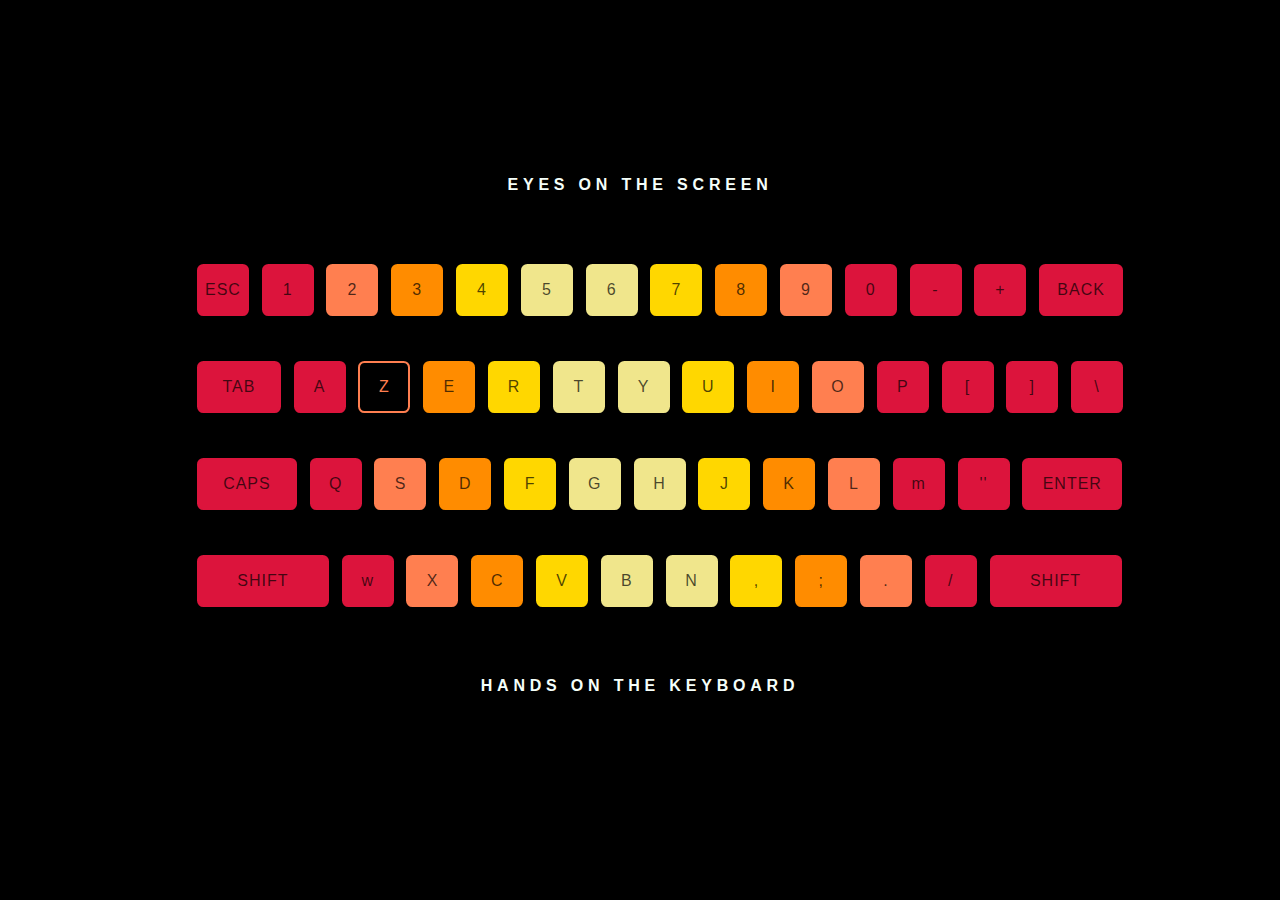
==== index.html @ 03a8f4dd "index.html" ====
<!DOCTYPE html>
<html lang="en">
<head>
    <meta charset="UTF-8">
    <meta http-equiv="X-UA-Compatible" content="IE=edge">
    <meta name="viewport" content="width=device-width, initial-scale=1.0">
    <link rel="stylesheet" href="/style.css">
    <title>keyboard</title>
</head>
<body>
    



<h1 class="title">Eyes on the screen</h1>
<div class="keyboard">
  <ul class="row row-0">
    <li class="pinky" id="esc">ESC</li>
    <li class="pinky" id="1">1</li>
    <li class="ring" id="2">2</li>
    <li class="middle" id="3">3</li>
    <li class="pointer1st" id="4">4</li>
    <li class="pointer2nd" id="5">5</li>
    <li class="pointer2nd" id="6">6</li>
    <li class="pointer1st" id="7">7</li>
    <li class="middle" id="8">8</li>
    <li class="ring" id="9">9</li>
    <li class="pinky" id="10">0</li>
    <li class="pinky" >-</li>
    <li class="pinky" >+</li>
    <li class="pinky" id="back">BACK</li>
  </ul>
  <ul class="row row-1">
    <li class="pinky" id="tab">TAB</li>
    <li class="pinky" id="A">A</li>
    <li class="ring" id="Z">Z</li>
    <li class="middle" id="E">E</li>
    <li class="pointer1st" id="R">R</li>
    <li class="pointer2nd" id="T">T</li>
    <li class="pointer2nd" id="Y">Y</li>
    <li class="pointer1st" id="U">U</li>
    <li class="middle" id="I">I</li>
    <li class="ring" id="O">O</li>
    <li class="pinky" id="P">P</li>
    <li class="pinky" >[</li>
    <li class="pinky" >]</li>
    <li class="pinky" >\</li>
  </ul>
  <ul class="row row-2">
    <li class="pinky" id="caps">CAPS</li>
    <li class="pinky" id="Q">Q</li>
    <li class="ring" id="S">S</li>
    <li class="middle" id="D">D</li>
    <li class="pointer1st" id="F">F</li>
    <li class="pointer2nd" id="G">G</li>
    <li class="pointer2nd" id="H">H</li>
    <li class="pointer1st" id="J">J</li>
    <li class="middle" id="K">K</li>
    <li class="ring" id="L">L</li>
    <li class="pinky" id="m">m</li>
    <li class="pinky" >''</li>
    <li class="pinky" id="enter">ENTER</li>
  </ul>
  <ul class="row row-3">
    <li class="pinky" id="left-shift">SHIFT</li>
    <li class="pinky" id="w">w</li>
    <li class="ring" id="X">X</li>
    <li class="middle" id="C">C</li>
    <li class="pointer1st" id="V">V</li>
    <li class="pointer2nd" id="B">B</li>
    <li class="pointer2nd" id="N">N</li>
    <li class="pointer1st">,</li>
    <li class="middle" >;</li>
    <li class="ring" >.</li>
    <li class="pinky" >/</li>
    <li class="pinky" id="right-shift">SHIFT</li>
  </ul>
</div>
<h1 class="title">Hands on the keyboard</h1>

</body>

<script src="/index.js"></script>

</html>
---- style.css ----
body {
    background-color: black;
    font-family: "Helvetica Neue", Helvetica, Arial, sans-serif;
    font-weight: 500;
    display: flex;
    flex-direction: column;
    justify-content: center;
    align-items: center;
    height: 95vh;
  }
  
  .title {
    color: mintcream;
    text-transform: uppercase;
    margin-top: 3em;
    margin-bottom: 3em;
    font-size: 1em;
    letter-spacing: 0.3em;
  }
  
  .keyboard {
    display: flex;
    flex-direction: column;
  }
  
  .row {
    list-style: none;
    display: flex;
  }
  
  li {
    height: 3em;
    width: 3em;
    color: rgba(0,0,0,0.7);
    border-radius: 0.4em;
    line-height: 3em;
    letter-spacing: 1px;
    margin: 0.4em;
    transition: 0.3s;
    text-align: center;
    font-size: 1em;
  }
  
  #tab {
    width: 5em;
  }
  
  #caps {
    width: 6em;
  }
  
  #left-shift {
    width: 8em;
  }
  
  #enter {
    width: 6em;
  }
  
  #right-shift {
    width: 8em;
  }
  
  #back {
    width: 5em;
  }
  
  .pinky { 
    background-color: crimson;
    border: 2px solid crimson;
  }
  .pinky.selected {
    color: crimson;
  }
  
  .ring { 
    background-color: coral;
    border: 2px solid coral;
  }
  .ring.selected {
    color: coral;
  }
  
  .middle { 
    background-color: darkorange;
    border: 2px solid darkorange;
  }
  .middle.selected {
    color: darkorange;
  }
  
  .pointer1st { 
    background-color: gold;
    border: 2px solid gold;
  }
  .pointer1st.selected {
    color: gold;
  }
  
  .pointer2nd { 
    background-color: khaki;
    border: 2px solid khaki;
  }
  .pointer2nd.selected {
    color: khaki;
  }
  
  .fill-out-key {
    background-color: slategrey;
    border: 2px solid slategrey;
  }
  
  .selected {
    background-color: transparent;
        -webkit-animation: vibrate-1 0.3s linear infinite both;
              animation: vibrate-1 0.3s linear infinite both;
  }
  
  /* ----------------------------------------------
   * Generated by Animista
   * Licensed under FreeBSD License.
   * See http://animista.net/license for more info. 
   * w: http://animista.net, t: @cssanimista
   * ---------------------------------------------- */
  
  .hit {
      -webkit-animation: hit 0.3s cubic-bezier(0.390, 0.575, 0.565, 1.000) both;
              animation: hit 0.3s cubic-bezier(0.390, 0.575, 0.565, 1.000) both;
  }
  
  @-webkit-keyframes hit {
    0% {
      -webkit-transform: scale(1.2);
              transform: scale(1.2);
    }
    100% {
      -webkit-transform: scale(1);
              transform: scale(1);
    }
  }
  @keyframes hit {
    0% {
      -webkit-transform: scale(1.2);
              transform: scale(1.2);
    }
    100% {
      -webkit-transform: scale(1);
              transform: scale(1);
    }
  }
  
  @-webkit-keyframes vibrate-1 {
    0% {
      -webkit-transform: translate(0);
              transform: translate(0);
    }
    20% {
      -webkit-transform: translate(-2px, 2px);
              transform: translate(-2px, 2px);
    }
    40% {
      -webkit-transform: translate(-2px, -2px);
              transform: translate(-2px, -2px);
    }
    60% {
      -webkit-transform: translate(2px, 2px);
              transform: translate(2px, 2px);
    }
    80% {
      -webkit-transform: translate(2px, -2px);
              transform: translate(2px, -2px);
    }
    100% {
      -webkit-transform: translate(0);
              transform: translate(0);
    }
  }
  @keyframes vibrate-1 {
    0% {
      -webkit-transform: translate(0);
              transform: translate(0);
    }
    20% {
      -webkit-transform: translate(-2px, 2px);
              transform: translate(-2px, 2px);
    }
    40% {
      -webkit-transform: translate(-2px, -2px);
              transform: translate(-2px, -2px);
    }
    60% {
      -webkit-transform: translate(2px, 2px);
              transform: translate(2px, 2px);
    }
    80% {
      -webkit-transform: translate(2px, -2px);
              transform: translate(2px, -2px);
    }
    100% {
      -webkit-transform: translate(0);
              transform: translate(0);
    }
  }
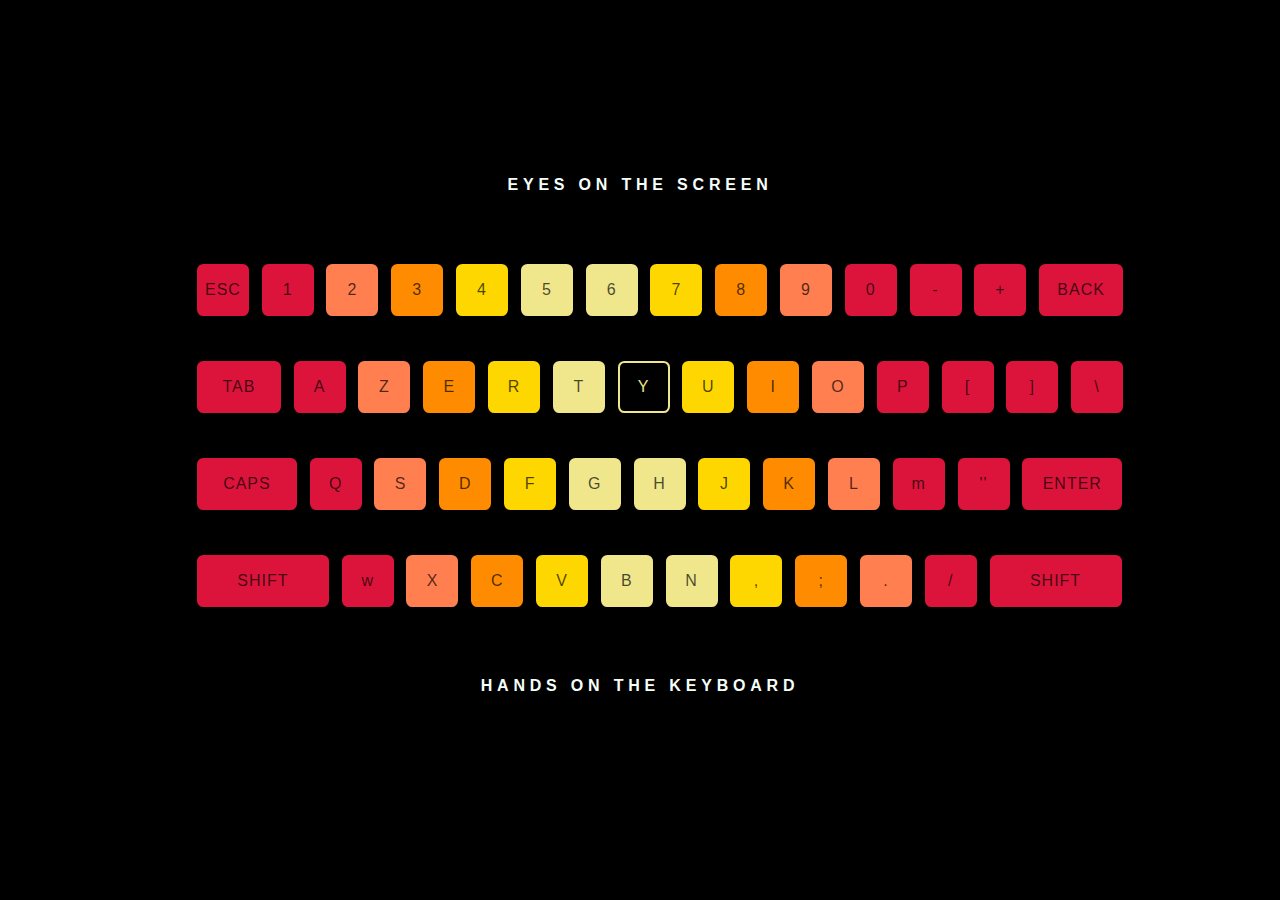
==== commit 45f5eb9a: "Update index.html" ====
--- a/index.html
+++ b/index.html
@@ -4,7 +4,7 @@
     <meta charset="UTF-8">
     <meta http-equiv="X-UA-Compatible" content="IE=edge">
     <meta name="viewport" content="width=device-width, initial-scale=1.0">
-    <link rel="stylesheet" href="/style.css">
+    <link rel="stylesheet" href="style.css">
     <title>keyboard</title>
 </head>
 <body>
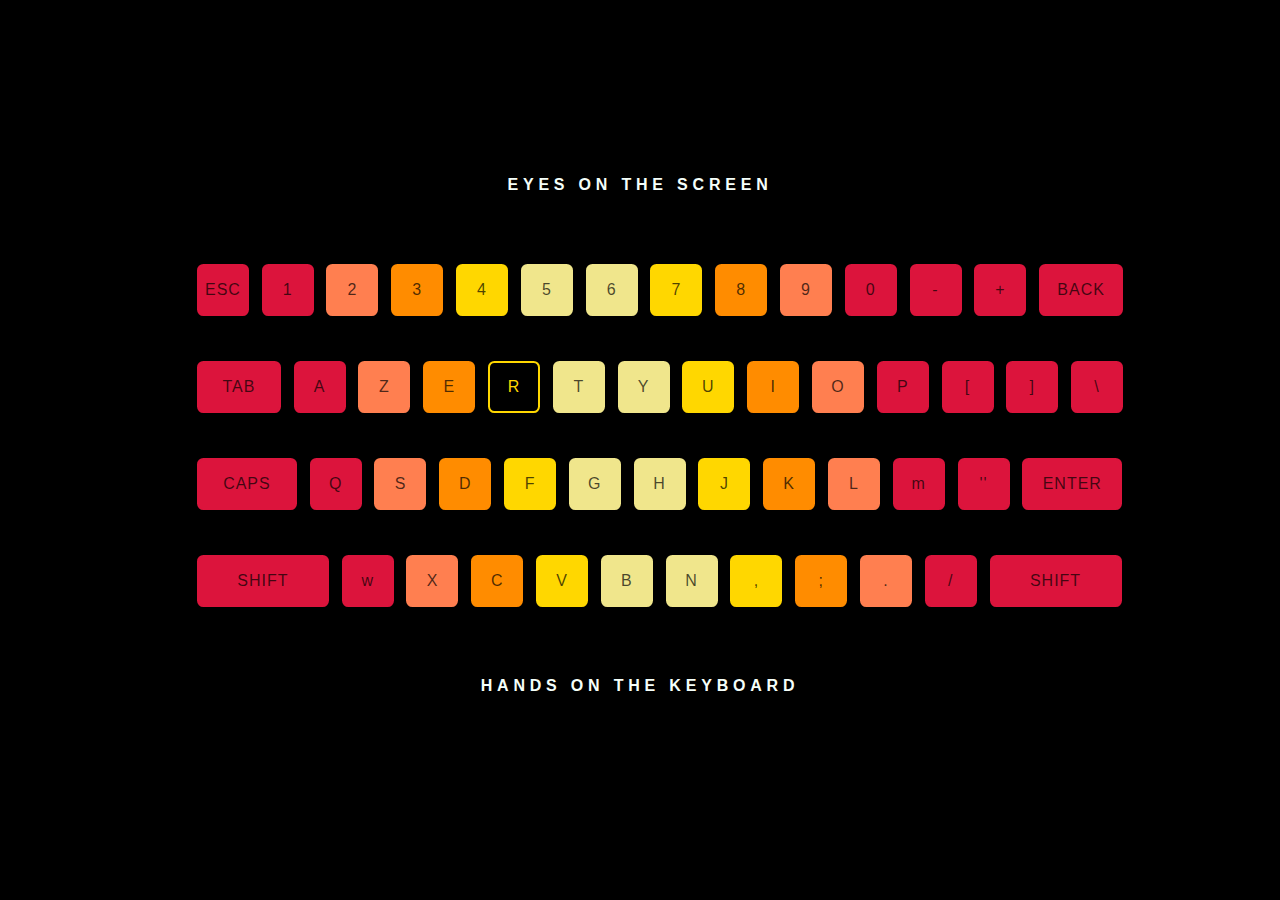
==== commit 14be4ba1: "Update index.html" ====
--- a/index.html
+++ b/index.html
@@ -4,7 +4,7 @@
     <meta charset="UTF-8">
     <meta http-equiv="X-UA-Compatible" content="IE=edge">
     <meta name="viewport" content="width=device-width, initial-scale=1.0">
-    <link rel="stylesheet" href="style.css">
+    <link rel="stylesheet" href="/style.css">
     <title>keyboard</title>
 </head>
 <body>
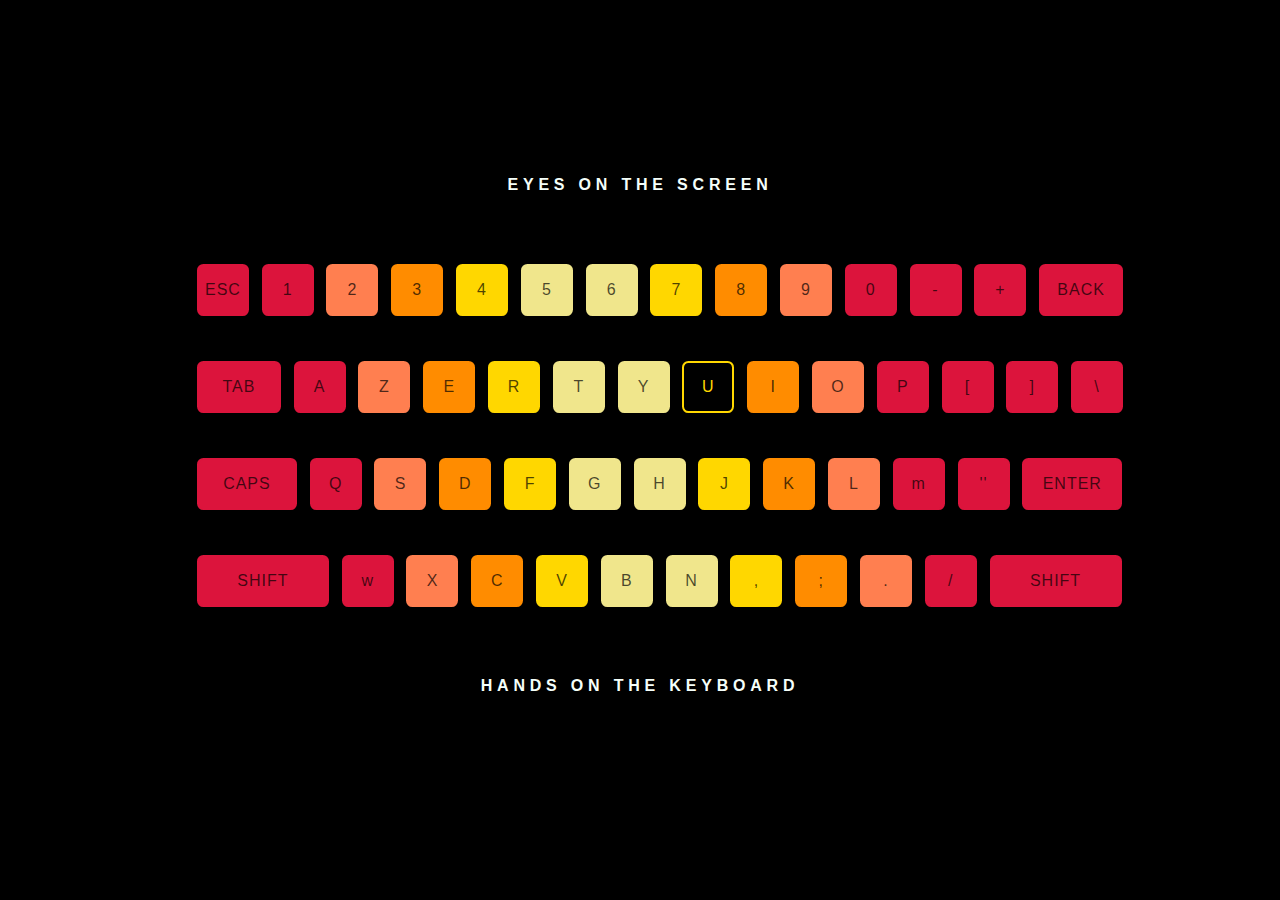
==== commit 178b3643: "Update index.html" ====
--- a/index.html
+++ b/index.html
@@ -8,9 +8,6 @@
     <title>keyboard</title>
 </head>
 <body>
-    
-
-
 
 <h1 class="title">Eyes on the screen</h1>
 <div class="keyboard">
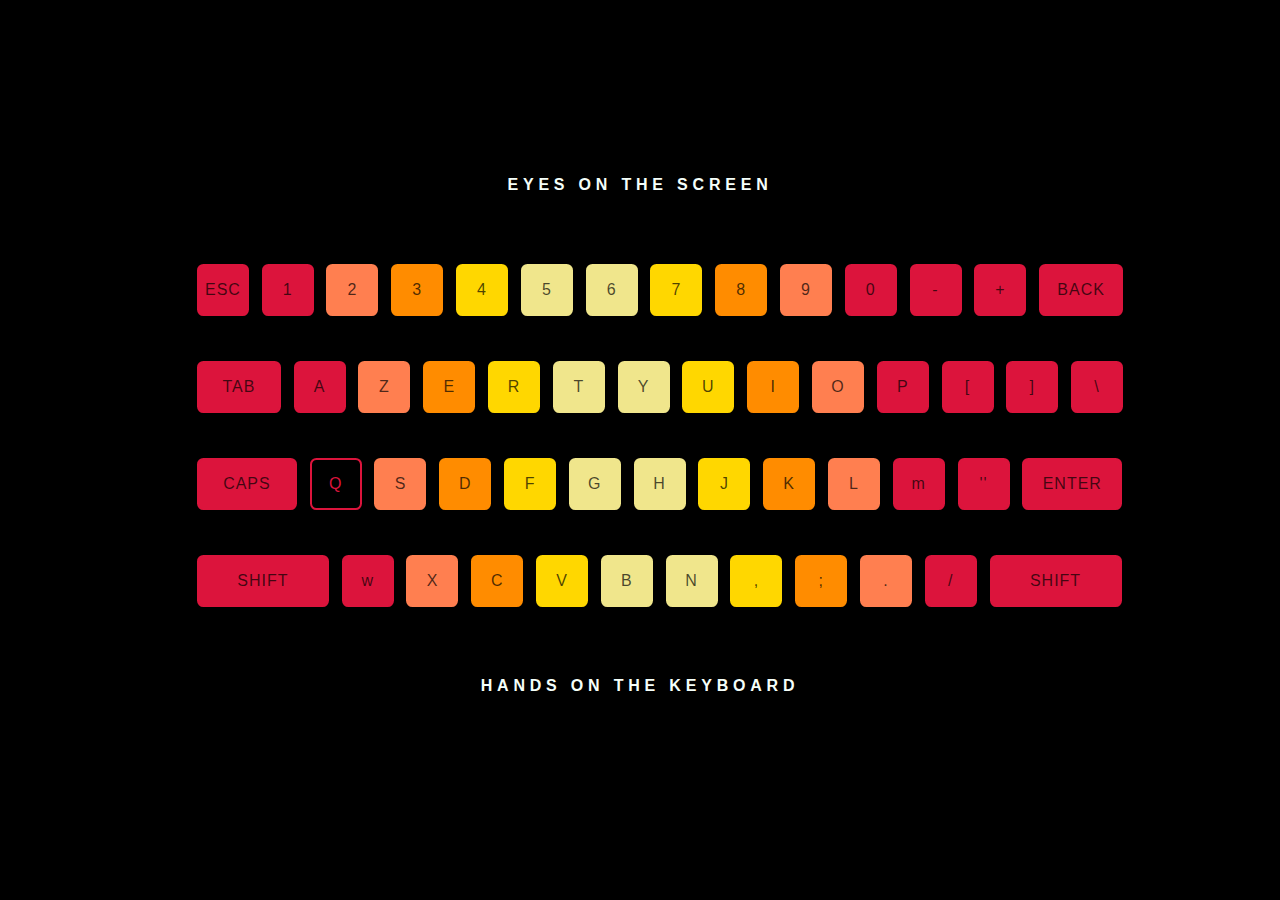
==== commit bd649de0: "trying to fix" ====
--- a/index.html
+++ b/index.html
@@ -4,7 +4,7 @@
     <meta charset="UTF-8">
     <meta http-equiv="X-UA-Compatible" content="IE=edge">
     <meta name="viewport" content="width=device-width, initial-scale=1.0">
-    <link rel="stylesheet" href="/style.css">
+    <link rel="stylesheet" href="./style.css">
     <title>keyboard</title>
 </head>
 <body>
@@ -77,6 +77,6 @@
 
 </body>
 
-<script src="/index.js"></script>
+<script src="./index.js"></script>
 
 </html>